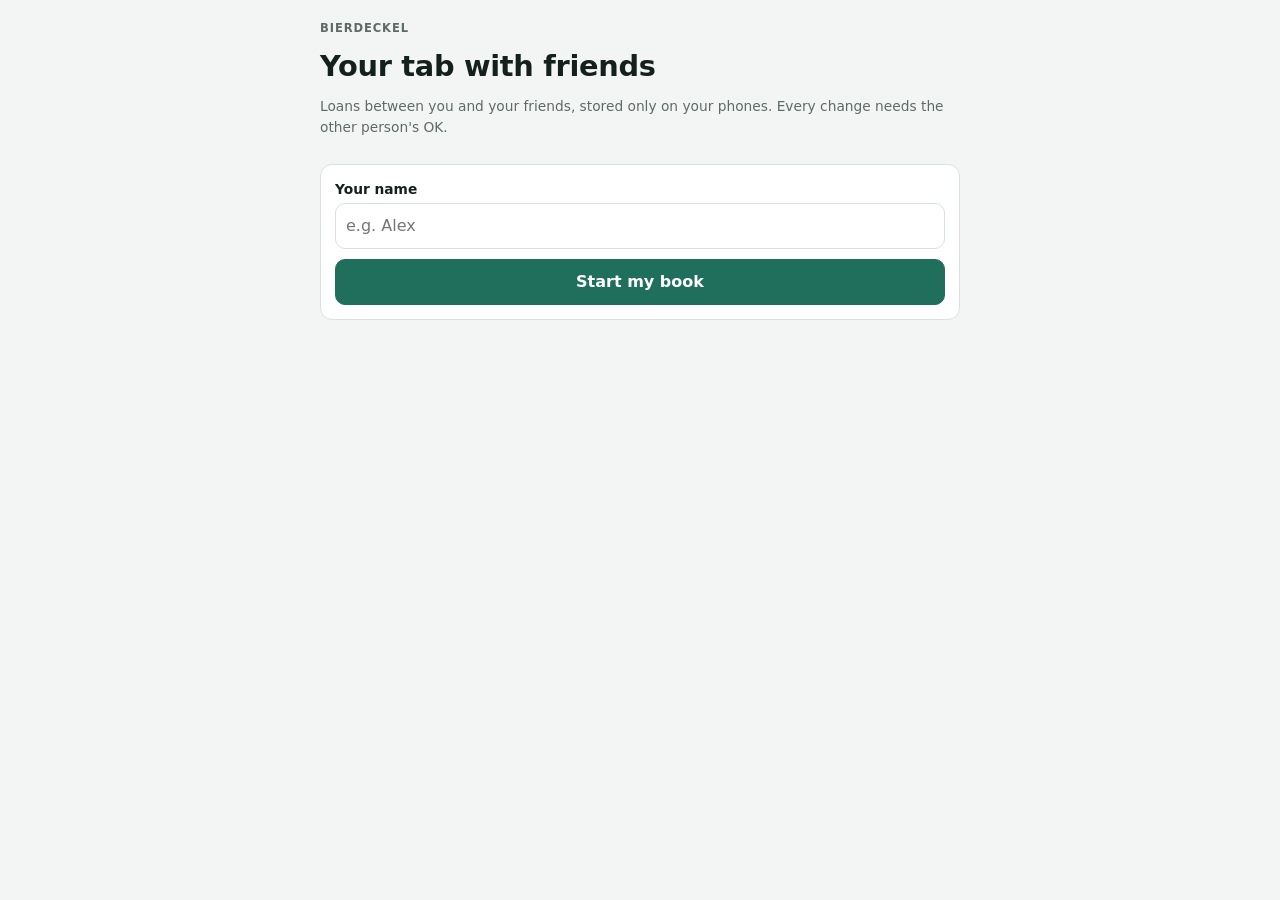
==== index.html @ b845c3d7 "Bierdeckel: peer-to-peer debt book PWA Co-Authored-By: Claude Opus 5.5 <noreply@anthropic.com>" ====
<!doctype html>
<html lang="en">
<head>
<meta charset="utf-8">
<meta name="viewport" content="width=device-width, initial-scale=1, viewport-fit=cover">
<title>Bierdeckel</title>
<meta name="description" content="Private debt book between friends. Every change needs the other person's OK.">
<meta name="theme-color" content="#1f6f5c">
<link rel="manifest" href="manifest.webmanifest">
<link rel="icon" href="icon-192.png">
<link rel="apple-touch-icon" href="icon-192.png">
<meta name="apple-mobile-web-app-capable" content="yes">
<link rel="stylesheet" href="style.css">
</head>
<body>
<div id="net" class="net" hidden></div>
<main id="app"><p class="sub">Loading…</p></main>
<script src="vendor/peerjs.min.js"></script>
<script src="vendor/qrcode.js"></script>
<script src="vendor/jsQR.js"></script>
<script src="ledger.js"></script>
<script src="app.js"></script>
</body>
</html>
---- style.css ----
/* One narrow column, like a pocket ledger. System fonts so the app works fully offline. */
:root {
  --bg: #f3f5f4; --surface: #ffffff; --ink: #14201c; --muted: #5d6b66; --line: #d9e0dd;
  --accent: #1f6f5c; --accent-ink: #ffffff; --accent-soft: #e1efea;
  --plus: #1d7a4a; --minus: #b4412f; --wait: #9a6a00; --wait-soft: #fbf1d9; --minus-soft: #f8e5e1;
  --font: system-ui, -apple-system, "Segoe UI", Roboto, sans-serif;
  color-scheme: light;
}
@media (prefers-color-scheme: dark) { :root {
  --bg: #0f1614; --surface: #17211e; --ink: #e6eeeb; --muted: #95a5a0; --line: #2a3733;
  --accent: #5cc0a4; --accent-ink: #0b1513; --accent-soft: #1d3530;
  --plus: #6fd29c; --minus: #f08a76; --wait: #e8b94f; --wait-soft: #33290f; --minus-soft: #3a1f1a; color-scheme: dark } }
* { box-sizing: border-box }
[hidden] { display: none !important }
html { -webkit-text-size-adjust: 100% }
body { margin: 0; background: var(--bg); color: var(--ink); font-family: var(--font); font-size: 16px; line-height: 1.5;
  padding: max(20px, env(safe-area-inset-top)) max(16px, env(safe-area-inset-right)) max(40px, env(safe-area-inset-bottom)) max(16px, env(safe-area-inset-left)) }
main { max-width: 640px; margin: 0 auto; display: flex; flex-direction: column; gap: 26px }
h1, h2 { margin: 0; letter-spacing: -0.01em; text-wrap: balance }
h1 { font-size: 1.8rem; font-weight: 800 }
h2 { font-size: 1.1rem; font-weight: 750 }
p { margin: 0 }
.eyebrow { font-size: 0.72rem; text-transform: uppercase; letter-spacing: 0.08em; color: var(--muted); font-weight: 700 }
.num { font-variant-numeric: tabular-nums; font-weight: 750 }
.plus { color: var(--plus) } .minus { color: var(--minus) } .zero { color: var(--muted) }
header { display: flex; flex-direction: column; gap: 8px }
.topbar { display: flex; justify-content: space-between; align-items: center; gap: 12px }
.totals { display: grid; grid-template-columns: 1fr 1fr; gap: 10px }
.total { background: var(--surface); border: 1px solid var(--line); border-radius: 12px; padding: 12px 14px; display: flex; flex-direction: column }
.total .num { font-size: 1.45rem }
section { display: flex; flex-direction: column; gap: 12px }
.sec-head { display: flex; justify-content: space-between; align-items: baseline; gap: 12px; flex-wrap: wrap }
.list { display: flex; flex-direction: column; gap: 8px }
.card { background: var(--surface); border: 1px solid var(--line); border-radius: 12px; padding: 14px; display: flex; flex-direction: column; gap: 10px; min-width: 0 }
.card.attn { border-color: var(--wait); box-shadow: inset 4px 0 0 var(--wait) }
.row { display: flex; align-items: center; gap: 12px; min-width: 0 }
.grow { flex: 1; min-width: 0 }
.initial { width: 36px; height: 36px; border-radius: 50%; flex: none; display: grid; place-items: center; font-weight: 800; background: var(--accent-soft); color: var(--accent); position: relative }
.initial .dot { position: absolute; right: -1px; bottom: -1px; width: 11px; height: 11px; border-radius: 50%; background: var(--plus); border: 2px solid var(--surface) }
.friend { text-align: left; font: inherit; color: inherit; width: 100%; cursor: pointer }
.who { font-weight: 700; overflow-wrap: anywhere }
.sub { color: var(--muted); font-size: 0.86rem; overflow-wrap: anywhere }
.note { background: var(--bg); border-radius: 8px; padding: 8px 10px; font-size: 0.92rem; overflow-wrap: anywhere; white-space: pre-wrap }
.note b { color: var(--muted); font-size: 0.72rem; text-transform: uppercase; letter-spacing: 0.06em; display: block }
.pill { font-size: 0.7rem; font-weight: 800; text-transform: uppercase; letter-spacing: 0.06em; padding: 2px 8px; border-radius: 99px; white-space: nowrap }
.pill.pending { background: var(--wait-soft); color: var(--wait) }
.pill.accepted, .pill.ok { background: var(--accent-soft); color: var(--accent) }
.pill.refused, .pill.withdrawn, .pill.bad { background: var(--minus-soft); color: var(--minus) }
button { font: inherit; font-weight: 650; border-radius: 10px; padding: 10px 16px; border: 1px solid var(--line); background: var(--surface); color: var(--ink); cursor: pointer; min-height: 44px }
button.primary { background: var(--accent); color: var(--accent-ink); border-color: var(--accent) }
button.danger { color: var(--minus); border-color: var(--minus) }
button.link { border: none; background: none; padding: 0; min-height: 0; color: var(--accent); text-decoration: underline; text-underline-offset: 3px }
button:disabled { opacity: 0.5; cursor: default }
:focus-visible { outline: 2px solid var(--accent); outline-offset: 2px }
.actions { display: flex; gap: 8px; flex-wrap: wrap }
label { display: flex; flex-direction: column; gap: 4px; font-weight: 650; font-size: 0.86rem }
input, select, textarea { font: inherit; font-size: 16px; font-weight: 500; color: var(--ink); background: var(--surface); border: 1px solid var(--line); border-radius: 10px; padding: 10px; width: 100% }
textarea { min-height: 64px; resize: vertical }
.form { display: grid; grid-template-columns: 1fr 1fr; gap: 12px }
.full { grid-column: 1 / -1 }
@media (max-width: 480px) { .form { grid-template-columns: 1fr } }
.empty { color: var(--muted); padding: 14px; border: 1px dashed var(--line); border-radius: 12px }
.err { color: var(--minus); font-weight: 650 }
.big { font-size: 2rem }
.qr { background: #ffffff; padding: 14px; border-radius: 12px; width: min(300px, 100%); align-self: center }
.qr svg { display: block; width: 100%; height: auto }
video.scan { width: 100%; border-radius: 12px; background: #000 }
.chain { font-family: ui-monospace, Menlo, monospace; font-size: 0.8rem }
.net { position: fixed; left: 0; right: 0; top: 0; padding: calc(env(safe-area-inset-top) + 4px) 16px 4px; font-size: 0.8rem; text-align: center; background: var(--wait-soft); color: var(--wait); font-weight: 650; z-index: 5 }
.toast { position: fixed; left: 50%; bottom: calc(env(safe-area-inset-bottom) + 20px); transform: translateX(-50%); background: var(--ink); color: var(--bg); padding: 10px 16px; border-radius: 10px; font-weight: 650; max-width: calc(100% - 32px) }
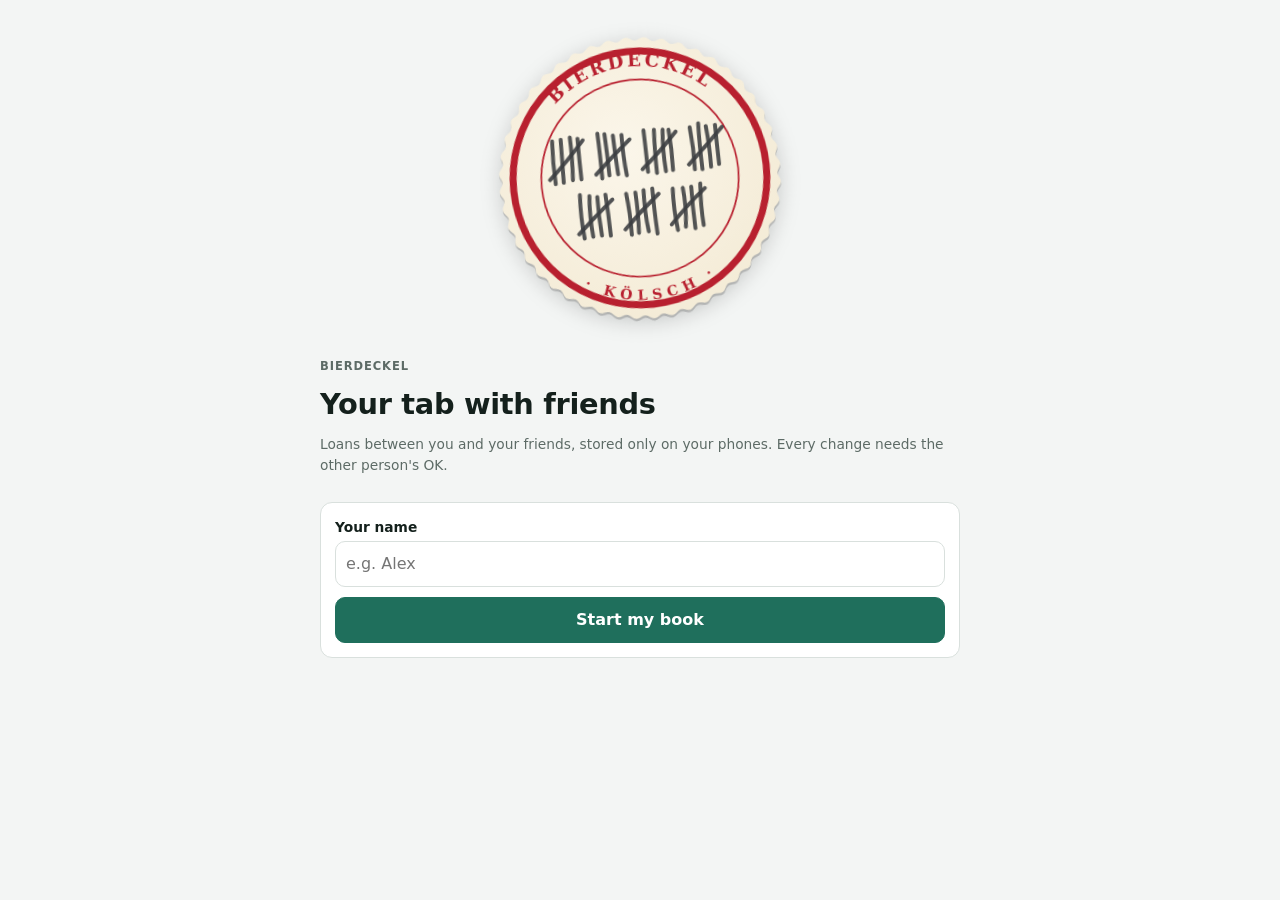
==== commit 8bb6d9dd: "German translation, beer-mat artwork and icons, -0 balance fix Co-Authored-By: Claude Opus 5.5 <nore" ====
--- a/index.html
+++ b/index.html
@@ -1,5 +1,5 @@
 <!doctype html>
-<html lang="en">
+<html lang="de">
 <head>
 <meta charset="utf-8">
 <meta name="viewport" content="width=device-width, initial-scale=1, viewport-fit=cover">
@@ -14,7 +14,7 @@
 </head>
 <body>
 <div id="net" class="net" hidden></div>
-<main id="app"><p class="sub">Loading…</p></main>
+<main id="app"><p class="sub">…</p></main>
 <script src="vendor/peerjs.min.js"></script>
 <script src="vendor/qrcode.js"></script>
 <script src="vendor/jsQR.js"></script>
--- a/style.css
+++ b/style.css
@@ -46,8 +46,9 @@
 .pill.pending { background: var(--wait-soft); color: var(--wait) }
 .pill.accepted, .pill.ok { background: var(--accent-soft); color: var(--accent) }
 .pill.refused, .pill.withdrawn, .pill.bad { background: var(--minus-soft); color: var(--minus) }
-button { font: inherit; font-weight: 650; border-radius: 10px; padding: 10px 16px; border: 1px solid var(--line); background: var(--surface); color: var(--ink); cursor: pointer; min-height: 44px }
-button.primary { background: var(--accent); color: var(--accent-ink); border-color: var(--accent) }
+button, a.button { font: inherit; font-weight: 650; border-radius: 10px; padding: 10px 16px; border: 1px solid var(--line); background: var(--surface); color: var(--ink); cursor: pointer; min-height: 44px }
+a.button { display: inline-flex; align-items: center; text-decoration: none; box-sizing: border-box }
+button.primary, a.button.primary { background: var(--accent); color: var(--accent-ink); border-color: var(--accent) }
 button.danger { color: var(--minus); border-color: var(--minus) }
 button.link { border: none; background: none; padding: 0; min-height: 0; color: var(--accent); text-decoration: underline; text-underline-offset: 3px }
 button:disabled { opacity: 0.5; cursor: default }
@@ -68,3 +69,6 @@
 .chain { font-family: ui-monospace, Menlo, monospace; font-size: 0.8rem }
 .net { position: fixed; left: 0; right: 0; top: 0; padding: calc(env(safe-area-inset-top) + 4px) 16px 4px; font-size: 0.8rem; text-align: center; background: var(--wait-soft); color: var(--wait); font-weight: 650; z-index: 5 }
 .toast { position: fixed; left: 50%; bottom: calc(env(safe-area-inset-bottom) + 20px); transform: translateX(-50%); background: var(--ink); color: var(--bg); padding: 10px 16px; border-radius: 10px; font-weight: 650; max-width: calc(100% - 32px) }
+.mat { display: block; filter: drop-shadow(0 4px 10px rgb(0 0 0 / .18)) }
+.mat.big { width: min(72vw, 300px); margin: 8px auto 4px; transform: rotate(-6deg) }
+.mat.small { width: 76px; transform: rotate(8deg); flex: none }
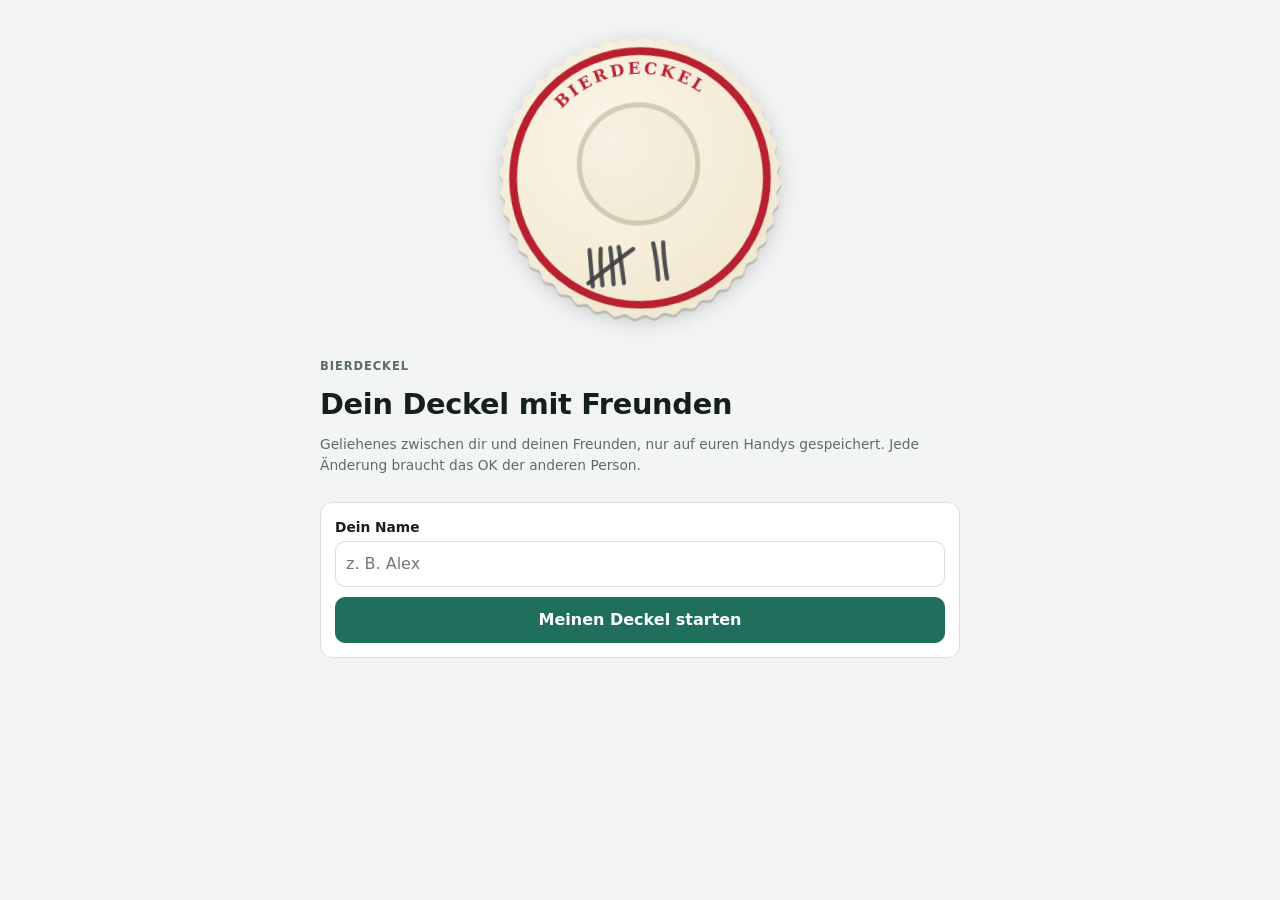
==== commit 0c902f7e: "New mat artwork: tally strokes at the edge, glass ring in the middle; counting-up loader while searc" ====
--- a/index.html
+++ b/index.html
@@ -14,7 +14,7 @@
 </head>
 <body>
 <div id="net" class="net" hidden></div>
-<main id="app"><p class="sub">…</p></main>
+<main id="app"><p class="sub">Lädt…</p></main>
 <script src="vendor/peerjs.min.js"></script>
 <script src="vendor/qrcode.js"></script>
 <script src="vendor/jsQR.js"></script>
--- a/style.css
+++ b/style.css
@@ -72,3 +72,12 @@
 .mat { display: block; filter: drop-shadow(0 4px 10px rgb(0 0 0 / .18)) }
 .mat.big { width: min(72vw, 300px); margin: 8px auto 4px; transform: rotate(-6deg) }
 .mat.small { width: 76px; transform: rotate(8deg); flex: none }
+.dl { width: 100%; justify-content: center; font-size: 1.05rem; min-height: 52px }
+a { color: var(--accent) }
+
+.qr-big { width: min(92vw, 420px); margin: 0 auto }
+
+/* counting-up loader: pencil strokes in groups of five */
+.loading { display: flex; align-items: center; gap: 10px; padding: 10px 2px; color: var(--muted); font-size: 0.92rem }
+.tally { width: 92px; height: 24px; flex: none }
+.tally line { stroke: var(--accent); stroke-width: 2.6; stroke-linecap: round; transition: stroke-dashoffset .22s ease-out }
